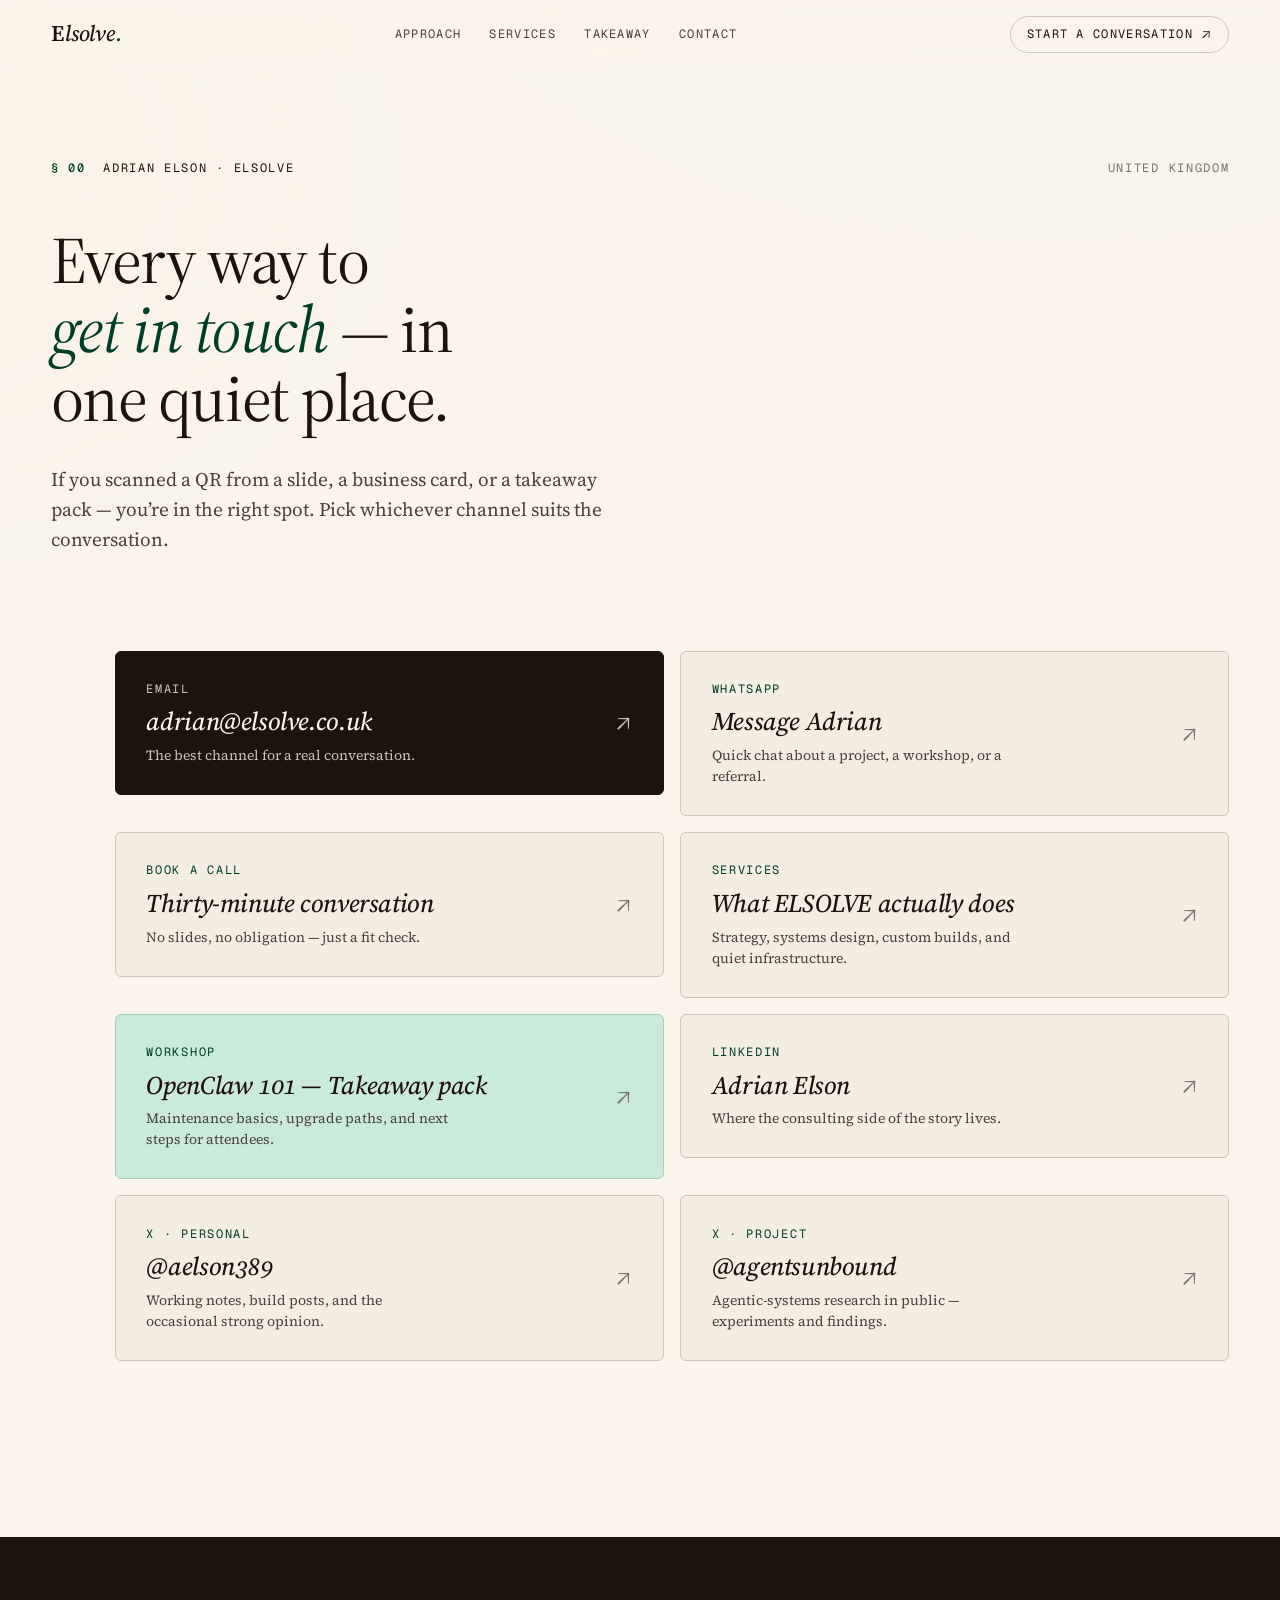
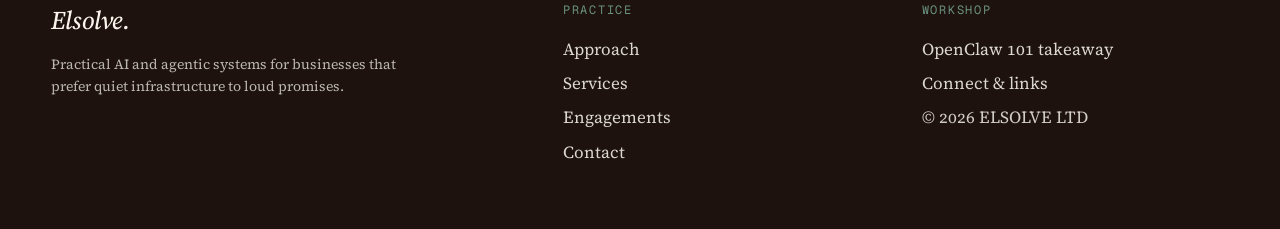
==== links/index.html @ 62954fb2 "Add /takeaway and /links landing pages for workshop QR codes - New /takeaway page: OpenClaw 101 post" ====
<!doctype html>
<html lang="en-GB">
<head>
<meta charset="utf-8">
<meta name="viewport" content="width=device-width, initial-scale=1">
<title>Connect — ELSOLVE · Adrian Elson</title>
<meta name="description" content="All the ways to reach Adrian Elson and ELSOLVE — email, WhatsApp, LinkedIn, X, and the OpenClaw 101 workshop takeaway.">
<meta name="theme-color" content="#f3ecdd">
<meta property="og:title" content="Connect — ELSOLVE · Adrian Elson">
<meta property="og:description" content="Email, WhatsApp, LinkedIn, X, and the OpenClaw 101 workshop takeaway.">
<meta property="og:type" content="website">
<meta property="og:url" content="https://elsolve.co.uk/links">
<meta property="og:image" content="/og.svg">
<meta name="twitter:card" content="summary_large_image">
<meta name="robots" content="index, follow">
<link rel="icon" type="image/svg+xml" href="/favicon.svg">
<link rel="preconnect" href="https://fonts.googleapis.com">
<link rel="preconnect" href="https://fonts.gstatic.com" crossorigin>
<link href="https://fonts.googleapis.com/css2?family=Source+Serif+4:ital,opsz,wght@0,8..60,300..700;1,8..60,300..600&family=Geist+Mono:wght@400;500&display=swap" rel="stylesheet">
<link rel="stylesheet" href="/styles.css">
</head>
<body class="links-page">
<a class="skip" href="#main">Skip to content</a>

<header class="top">
  <div class="pad top-inner">
    <a href="/" class="wordmark" aria-label="ELSOLVE">
      <span class="wordmark-E" aria-hidden="true">E</span><span class="wordmark-rest">lsolve</span>
      <span class="wordmark-dot" aria-hidden="true">.</span>
    </a>
    <nav class="nav" aria-label="Primary">
      <a href="/#approach">Approach</a>
      <a href="/#services">Services</a>
      <a href="/takeaway">Takeaway</a>
      <a href="/#contact">Contact</a>
    </nav>
    <a href="/#contact" class="top-cta"><span class="cta-long">Start a conversation</span><span class="cta-short">Contact</span><span aria-hidden="true">&#8599;</span></a>
  </div>
</header>

<main id="main" class="links-main">

<section class="links-hero pad" aria-labelledby="links-h">
  <div class="eyebrow">
    <span class="eye-mark">&sect;&nbsp;00</span>
    <span class="eye-label">Adrian Elson &middot; ELSOLVE</span>
    <span class="eye-loc">United Kingdom</span>
  </div>
  <h1 id="links-h" class="links-display">
    <span class="d-line">Every way to</span>
    <span class="d-line"><em>get in touch</em> &mdash; in</span>
    <span class="d-line">one quiet&nbsp;place.</span>
  </h1>
  <p class="links-lede">
    If you scanned a QR from a slide, a business card, or a takeaway pack &mdash; you&rsquo;re in
    the right spot. Pick whichever channel suits the conversation.
  </p>
</section>

<section class="pad" aria-labelledby="primary-h">
  <h2 id="primary-h" class="sr-only">Primary ways to reach us</h2>
  <ul class="link-tiles" role="list" data-reveal-stagger>

    <li>
      <a class="link-tile link-tile--primary" href="mailto:adrian@elsolve.co.uk?subject=Hello%20ELSOLVE">
        <span class="tile-label">Email</span>
        <span class="tile-title">adrian@elsolve.co.uk</span>
        <span class="tile-note">The best channel for a real conversation.</span>
        <span class="tile-arrow" aria-hidden="true">&#8599;</span>
      </a>
    </li>

    <li>
      <a class="link-tile" href="https://wa.me/447000000000" rel="noopener">
        <span class="tile-label">WhatsApp</span>
        <span class="tile-title">Message Adrian</span>
        <span class="tile-note">Quick chat about a project, a workshop, or a referral.</span>
        <span class="tile-arrow" aria-hidden="true">&#8599;</span>
      </a>
    </li>

    <li>
      <a class="link-tile" href="/#contact">
        <span class="tile-label">Book a call</span>
        <span class="tile-title">Thirty-minute conversation</span>
        <span class="tile-note">No slides, no obligation &mdash; just a fit check.</span>
        <span class="tile-arrow" aria-hidden="true">&#8599;</span>
      </a>
    </li>

    <li>
      <a class="link-tile" href="/#services">
        <span class="tile-label">Services</span>
        <span class="tile-title">What ELSOLVE actually does</span>
        <span class="tile-note">Strategy, systems design, custom builds, and quiet infrastructure.</span>
        <span class="tile-arrow" aria-hidden="true">&#8599;</span>
      </a>
    </li>

    <li>
      <a class="link-tile link-tile--accent" href="/takeaway">
        <span class="tile-label">Workshop</span>
        <span class="tile-title">OpenClaw 101 &mdash; Takeaway pack</span>
        <span class="tile-note">Maintenance basics, upgrade paths, and next steps for attendees.</span>
        <span class="tile-arrow" aria-hidden="true">&#8599;</span>
      </a>
    </li>

    <li>
      <a class="link-tile" href="https://www.linkedin.com/in/adrian-elson/" rel="noopener">
        <span class="tile-label">LinkedIn</span>
        <span class="tile-title">Adrian Elson</span>
        <span class="tile-note">Where the consulting side of the story lives.</span>
        <span class="tile-arrow" aria-hidden="true">&#8599;</span>
      </a>
    </li>

    <li>
      <a class="link-tile" href="https://x.com/aelson389" rel="noopener">
        <span class="tile-label">X &middot; Personal</span>
        <span class="tile-title">@aelson389</span>
        <span class="tile-note">Working notes, build posts, and the occasional strong opinion.</span>
        <span class="tile-arrow" aria-hidden="true">&#8599;</span>
      </a>
    </li>

    <li>
      <a class="link-tile" href="https://x.com/agentsunbound" rel="noopener">
        <span class="tile-label">X &middot; Project</span>
        <span class="tile-title">@agentsunbound</span>
        <span class="tile-note">Agentic-systems research in public &mdash; experiments and findings.</span>
        <span class="tile-arrow" aria-hidden="true">&#8599;</span>
      </a>
    </li>

  </ul>
</section>

</main>

<footer class="foot">
  <div class="pad foot-inner">
    <div class="foot-col foot-brand">
      <span class="foot-mark">Elsolve.</span>
      <p>Practical AI and agentic systems for businesses that prefer quiet infrastructure to loud promises.</p>
    </div>

    <div class="foot-col">
      <span class="foot-label">Practice</span>
      <ul role="list">
        <li><a href="/#approach">Approach</a></li>
        <li><a href="/#services">Services</a></li>
        <li><a href="/#engagements">Engagements</a></li>
        <li><a href="/#contact">Contact</a></li>
      </ul>
    </div>

    <div class="foot-col">
      <span class="foot-label">Workshop</span>
      <ul role="list">
        <li><a href="/takeaway">OpenClaw 101 takeaway</a></li>
        <li><a href="/links">Connect &amp; links</a></li>
        <li>&copy; <span id="year">2026</span> ELSOLVE LTD</li>
      </ul>
    </div>
  </div>
</footer>

<script src="/script.js" defer></script>
</body>
</html>
---- styles.css ----
/* ============================================================
   ELSOLVE — Editorial consultancy site
   Typography: Source Serif 4 (display + body), Geist Mono (labels)
   Palette: warm paper, deep ink, verdigris accent (OKLCH)
   ============================================================ */

:root {
  color-scheme: light;

  /* ── Palette (OKLCH, neutrals tinted toward the warm paper hue) ── */
  --paper:         oklch(0.970 0.014 82);   /* page background, warm cream */
  --paper-2:       oklch(0.948 0.016 80);   /* alternate panels */
  --paper-deep:    oklch(0.912 0.018 78);   /* deeper tint for cards / hover */
  --ink:           oklch(0.195 0.020 42);   /* primary type */
  --ink-2:         oklch(0.380 0.016 42);   /* secondary */
  --ink-3:         oklch(0.560 0.012 42);   /* tertiary / captions */
  --rule:          oklch(0.830 0.013 78);   /* hairline borders */
  --rule-strong:   oklch(0.700 0.013 78);   /* heavier rules (rare) */
  --accent:        oklch(0.430 0.090 160);  /* verdigris */
  --accent-ink:    oklch(0.320 0.075 163);  /* on-paper accent text */
  --accent-soft:   oklch(0.910 0.040 163);  /* light accent tint */
  --selection-bg:  oklch(0.870 0.050 163);

  /* ── Type ── */
  --ff-serif:  "Source Serif 4", "Source Serif Pro", "Iowan Old Style",
               "Hoefler Text", "Baskerville", Georgia, "Times New Roman", serif;
  --ff-mono:   "Geist Mono", ui-monospace, "SF Mono", "JetBrains Mono",
               "Menlo", monospace;

  /* Fluid display scale for marketing headings */
  --fs-display:  clamp(2.6rem, 1.6rem + 4.4vw, 5.6rem);
  --fs-section:  clamp(1.85rem, 1.3rem + 2.2vw, 3rem);
  --fs-h3:       clamp(1.15rem, 1.05rem + 0.35vw, 1.35rem);
  --fs-pull:     clamp(1.35rem, 1.1rem + 1.1vw, 2.05rem);
  --fs-lede:     clamp(1.05rem, 0.98rem + 0.35vw, 1.2rem);
  --fs-body:     1.0625rem;
  --fs-small:    0.875rem;
  --fs-micro:    0.75rem;

  /* ── 4pt scale ── */
  --space-1:  4px;
  --space-2:  8px;
  --space-3:  12px;
  --space-4:  16px;
  --space-5:  24px;
  --space-6:  32px;
  --space-7:  48px;
  --space-8:  64px;
  --space-9:  96px;
  --space-10: 128px;

  /* ── Measure ── */
  --page-max:    1240px;
  --prose-max:   64ch;
  --side-pad:    clamp(1.25rem, 2.4vw, 2.5rem);
}

/* ── Reset ── */
*, *::before, *::after { box-sizing: border-box; }
html, body { margin: 0; padding: 0; }
img, svg { display: block; max-width: 100%; }
button { font: inherit; color: inherit; cursor: pointer; }
ul, ol, dl { margin: 0; padding: 0; list-style: none; }

::selection { background: var(--selection-bg); color: var(--ink); }

html {
  font-size: 100%;
  scroll-behavior: smooth;
  /* subtle paper grain via two low-alpha noise layers, CSS-only */
  background: var(--paper);
}

body {
  font-family: var(--ff-serif);
  font-size: var(--fs-body);
  line-height: 1.55;
  color: var(--ink);
  background:
    radial-gradient(1200px 800px at 82% -12%, oklch(0.96 0.03 163 / 0.35), transparent 60%),
    radial-gradient(900px 700px at -8% 10%, oklch(0.965 0.02 82 / 0.6), transparent 60%),
    var(--paper);
  font-feature-settings: "kern", "liga", "onum" 1, "ss01";
  text-rendering: optimizeLegibility;
  -webkit-font-smoothing: antialiased;
  -moz-osx-font-smoothing: grayscale;
  overflow-x: hidden;
}

/* Skip link */
.skip {
  position: absolute;
  left: -9999px;
  top: 0;
  background: var(--ink);
  color: var(--paper);
  padding: var(--space-3) var(--space-4);
  border-radius: 2px;
  z-index: 200;
}
.skip:focus { left: var(--space-4); top: var(--space-4); }

/* ── Shared layout helpers ── */
.pad {
  width: 100%;
  max-width: var(--page-max);
  margin-inline: auto;
  padding-inline: var(--side-pad);
}

.rule {
  border: 0;
  height: 1px;
  background: var(--rule);
  width: calc(100% - (var(--side-pad) * 2));
  max-width: var(--page-max);
  margin: 0 auto;
}

/* ══════════════════════════════════════════════════════════════
   TOP BAR
   ══════════════════════════════════════════════════════════════ */
.top {
  position: sticky;
  top: 0;
  z-index: 50;
  backdrop-filter: saturate(160%) blur(10px);
  -webkit-backdrop-filter: saturate(160%) blur(10px);
  background: oklch(0.970 0.014 82 / 0.82);
  border-bottom: 1px solid transparent;
  transition: border-color 220ms ease, background 220ms ease;
}
.top.is-scrolled {
  border-bottom-color: var(--rule);
}

.top-inner {
  display: grid;
  grid-template-columns: auto 1fr auto;
  align-items: center;
  gap: var(--space-6);
  padding-block: var(--space-4);
}

.wordmark {
  display: inline-flex;
  align-items: baseline;
  gap: 1px;
  font-family: var(--ff-serif);
  font-style: italic;
  font-weight: 500;
  font-size: 1.4rem;
  letter-spacing: -0.01em;
  color: var(--ink);
  text-decoration: none;
  line-height: 1;
}
.wordmark-E {
  font-style: normal;
  font-weight: 600;
  letter-spacing: 0.01em;
}
.wordmark-dot { color: var(--accent-ink); }
.wordmark:hover { color: var(--accent-ink); }

.nav {
  justify-self: center;
  display: flex;
  gap: clamp(var(--space-4), 2.2vw, var(--space-6));
}
.nav a {
  font-family: var(--ff-mono);
  font-size: var(--fs-micro);
  text-transform: uppercase;
  letter-spacing: 0.11em;
  color: var(--ink-2);
  text-decoration: none;
  padding: var(--space-2) 0;
  position: relative;
  transition: color 180ms ease;
}
.nav a::after {
  content: "";
  position: absolute;
  left: 0; right: 0; bottom: 2px;
  height: 1px;
  background: currentColor;
  transform: scaleX(0);
  transform-origin: left;
  transition: transform 240ms cubic-bezier(.2,.7,.2,1);
}
.nav a:hover { color: var(--ink); }
.nav a:hover::after { transform: scaleX(1); }

.top-cta {
  font-family: var(--ff-mono);
  font-size: var(--fs-micro);
  text-transform: uppercase;
  letter-spacing: 0.11em;
  color: var(--ink);
  text-decoration: none;
  padding: var(--space-2) var(--space-4);
  border: 1px solid var(--rule);
  border-radius: 999px;
  background: transparent;
  white-space: nowrap;
  transition: border-color 180ms ease, background 180ms ease, color 180ms ease;
  display: inline-flex;
  align-items: center;
  gap: var(--space-2);
}
.top-cta span[aria-hidden] {
  font-family: var(--ff-serif);
  font-size: 0.95rem;
  line-height: 0;
}
.top-cta:hover {
  background: var(--ink);
  border-color: var(--ink);
  color: var(--paper);
}

@media (max-width: 760px) {
  .nav { display: none; }
  .top-inner { grid-template-columns: auto 1fr; gap: var(--space-4); }
  .top-cta { justify-self: end; padding: var(--space-2) var(--space-3); }
}
@media (max-width: 480px) {
  .top-cta .cta-long { display: none; }
  .top-cta .cta-short { display: inline; }
}
@media (min-width: 481px) {
  .top-cta .cta-short { display: none; }
}

/* ══════════════════════════════════════════════════════════════
   HERO
   ══════════════════════════════════════════════════════════════ */
.hero {
  padding-top: clamp(var(--space-7), 7vw, var(--space-9));
  padding-bottom: clamp(var(--space-8), 9vw, var(--space-10));
}

.eyebrow {
  display: flex;
  flex-wrap: wrap;
  align-items: center;
  gap: clamp(var(--space-3), 1.4vw, var(--space-5));
  font-family: var(--ff-mono);
  font-size: var(--fs-micro);
  text-transform: uppercase;
  letter-spacing: 0.14em;
  color: var(--ink-2);
  margin-bottom: clamp(var(--space-6), 4vw, var(--space-7));
}
.eye-mark {
  color: var(--accent-ink);
  font-weight: 500;
}
.eye-label { color: var(--ink); }
.eye-loc {
  margin-left: auto;
  color: var(--ink-3);
  font-variant-numeric: tabular-nums;
}
@media (max-width: 720px) {
  .eye-loc { margin-left: 0; width: 100%; }
}

.display {
  font-family: var(--ff-serif);
  font-weight: 400;
  font-size: var(--fs-display);
  line-height: 1.02;
  letter-spacing: -0.025em;
  margin: 0;
  color: var(--ink);
  max-width: 18ch;
  font-optical-sizing: auto;
}
.display em {
  font-style: italic;
  font-weight: 400;
  color: var(--accent-ink);
}
.d-line { display: block; }

.hero-foot {
  margin-top: clamp(var(--space-7), 6vw, var(--space-9));
  display: grid;
  grid-template-columns: minmax(0, 1.6fr) minmax(0, 1fr);
  gap: clamp(var(--space-6), 6vw, var(--space-9));
  align-items: start;
}
.lede {
  font-family: var(--ff-serif);
  font-size: var(--fs-lede);
  line-height: 1.5;
  color: var(--ink-2);
  max-width: 48ch;
  margin: 0;
  font-feature-settings: "kern", "liga";
}
.hero-meta {
  border-top: 1px solid var(--rule);
  padding-top: var(--space-4);
  display: grid;
  gap: var(--space-3);
}
.meta-row {
  display: grid;
  grid-template-columns: 9rem 1fr;
  font-family: var(--ff-mono);
  font-size: var(--fs-micro);
  text-transform: uppercase;
  letter-spacing: 0.11em;
  align-items: baseline;
}
.meta-row > span:first-child { color: var(--ink-3); }
.meta-row > span:last-child { color: var(--ink); font-feature-settings: "tnum" 1; }

@media (max-width: 860px) {
  .hero-foot { grid-template-columns: 1fr; }
  .meta-row { grid-template-columns: 7rem 1fr; }
}

/* ══════════════════════════════════════════════════════════════
   SECTION HEADERS (shared)
   ══════════════════════════════════════════════════════════════ */
.sec-head {
  display: grid;
  grid-template-columns: 4.5rem 1fr;
  gap: clamp(var(--space-4), 3vw, var(--space-7));
  align-items: baseline;
  padding-block: clamp(var(--space-7), 8vw, var(--space-9)) var(--space-6);
}
.sec-num {
  font-family: var(--ff-mono);
  font-size: var(--fs-micro);
  text-transform: uppercase;
  letter-spacing: 0.14em;
  color: var(--accent-ink);
  padding-top: 0.8em;
  font-feature-settings: "tnum" 1;
}
.sec-h {
  font-family: var(--ff-serif);
  font-weight: 400;
  font-style: italic;
  font-size: var(--fs-section);
  letter-spacing: -0.02em;
  line-height: 1.05;
  margin: 0;
  color: var(--ink);
}
@media (max-width: 720px) {
  .sec-head { grid-template-columns: 1fr; gap: var(--space-3); }
  .sec-num { padding-top: 0; }
}

/* ══════════════════════════════════════════════════════════════
   MANIFESTO
   ══════════════════════════════════════════════════════════════ */
.manifesto {
  padding-bottom: clamp(var(--space-7), 8vw, var(--space-9));
}
.beliefs {
  display: grid;
  grid-template-columns: repeat(2, minmax(0, 1fr));
  column-gap: clamp(var(--space-5), 4vw, var(--space-8));
  row-gap: clamp(var(--space-6), 5vw, var(--space-8));
  padding-inline-start: clamp(0px, 5vw, calc(4.5rem + var(--space-7)));
}
.belief {
  display: grid;
  grid-template-columns: 2.2rem 1fr;
  gap: var(--space-4);
}
.b-num {
  font-family: var(--ff-serif);
  font-style: italic;
  font-weight: 400;
  font-size: 1.2rem;
  color: var(--accent-ink);
  line-height: 1.3;
  padding-top: 0.1em;
}
.belief p {
  margin: 0;
  font-size: clamp(1.05rem, 0.97rem + 0.45vw, 1.25rem);
  line-height: 1.45;
  color: var(--ink);
  max-width: 38ch;
}
.belief p em {
  font-style: italic;
  color: var(--accent-ink);
}
@media (max-width: 820px) {
  .beliefs { grid-template-columns: 1fr; padding-inline-start: 0; }
}

/* ══════════════════════════════════════════════════════════════
   APPROACH (phases)
   ══════════════════════════════════════════════════════════════ */
.approach {
  padding-bottom: clamp(var(--space-7), 8vw, var(--space-9));
}
.phases {
  display: grid;
  grid-template-columns: repeat(4, minmax(0, 1fr));
  gap: 0;
  padding-inline-start: clamp(0px, 5vw, calc(4.5rem + var(--space-7)));
  border-top: 1px solid var(--rule);
}
.phase {
  padding: var(--space-6) var(--space-5) var(--space-7) 0;
  border-right: 1px solid var(--rule);
  min-height: 180px;
}
.phase:last-child { border-right: 0; }
.phase:first-child { padding-left: 0; }
.phase:not(:first-child) { padding-left: var(--space-5); }

.p-head {
  display: flex;
  align-items: baseline;
  gap: var(--space-3);
  margin-bottom: var(--space-3);
}
.p-num {
  font-family: var(--ff-mono);
  font-size: var(--fs-micro);
  color: var(--ink-3);
  letter-spacing: 0.08em;
  font-feature-settings: "tnum" 1;
}
.phase h3 {
  font-family: var(--ff-serif);
  font-weight: 500;
  font-size: var(--fs-h3);
  margin: 0;
  letter-spacing: -0.01em;
  color: var(--ink);
}
.phase p {
  font-size: var(--fs-small);
  line-height: 1.55;
  color: var(--ink-2);
  margin: 0;
  max-width: 32ch;
}

@media (max-width: 980px) {
  .phases { grid-template-columns: repeat(2, 1fr); }
  .phase:nth-child(2) { border-right: 0; }
  .phase:nth-child(-n+2) { border-bottom: 1px solid var(--rule); }
  .phase:nth-child(3) { padding-left: 0; }
}
@media (max-width: 560px) {
  .phases { grid-template-columns: 1fr; }
  .phase { border-right: 0; padding-left: 0 !important; }
  .phase:not(:last-child) { border-bottom: 1px solid var(--rule); }
}

/* Pull-quote */
.pull {
  margin: clamp(var(--space-8), 9vw, var(--space-10)) 0 0;
  padding-inline-start: clamp(0px, 5vw, calc(4.5rem + var(--space-7)));
  max-width: 52rem;
}
.pull p {
  font-family: var(--ff-serif);
  font-style: italic;
  font-weight: 300;
  font-size: var(--fs-pull);
  line-height: 1.32;
  letter-spacing: -0.015em;
  color: var(--ink);
  margin: 0;
  text-wrap: balance;
}
.pull-attrib {
  margin: var(--space-5) 0 0;
  font-family: var(--ff-mono);
  font-style: normal;
  font-weight: 400;
  font-size: var(--fs-micro);
  line-height: 1.5;
  text-transform: uppercase;
  letter-spacing: 0.14em;
  color: var(--ink-3);
}

/* ══════════════════════════════════════════════════════════════
   SERVICES
   ══════════════════════════════════════════════════════════════ */
.services {
  padding-bottom: clamp(var(--space-7), 8vw, var(--space-9));
}
.service-list {
  display: grid;
  gap: 0;
  border-top: 1px solid var(--rule);
}
.svc {
  display: grid;
  grid-template-columns: 4.5rem minmax(0, 1fr) minmax(10rem, 14rem);
  gap: clamp(var(--space-4), 3vw, var(--space-7));
  padding: clamp(var(--space-6), 4vw, var(--space-7)) 0;
  border-bottom: 1px solid var(--rule);
  align-items: start;
  transition: background 220ms ease;
}
.svc:hover {
  background: linear-gradient(180deg, transparent 0%, oklch(0.96 0.012 80 / 0.45) 100%);
}
.svc-num {
  font-family: var(--ff-mono);
  font-size: var(--fs-micro);
  text-transform: uppercase;
  letter-spacing: 0.14em;
  color: var(--accent-ink);
  padding-top: 0.55em;
  font-feature-settings: "tnum" 1;
}
.svc-title {
  font-family: var(--ff-serif);
  font-weight: 500;
  font-size: clamp(1.35rem, 1.1rem + 0.8vw, 1.8rem);
  line-height: 1.15;
  letter-spacing: -0.017em;
  margin: 0 0 var(--space-3);
  color: var(--ink);
}
.svc-copy {
  font-family: var(--ff-serif);
  font-size: var(--fs-body);
  line-height: 1.55;
  color: var(--ink-2);
  margin: 0 0 var(--space-4);
  max-width: 54ch;
}
.svc-tags {
  display: flex;
  flex-wrap: wrap;
  gap: var(--space-2) var(--space-3);
}
.svc-tags li {
  font-family: var(--ff-mono);
  font-size: var(--fs-micro);
  text-transform: uppercase;
  letter-spacing: 0.12em;
  color: var(--ink-3);
  padding: 0.35em 0.7em 0.3em;
  background: var(--paper-2);
  border-radius: 999px;
}
.svc-price {
  text-align: right;
  font-family: var(--ff-mono);
  font-feature-settings: "tnum" 1;
  display: grid;
  gap: 2px;
  padding-top: 0.3em;
}
.price-label {
  font-size: var(--fs-micro);
  text-transform: uppercase;
  letter-spacing: 0.12em;
  color: var(--ink-3);
}
.price-fig {
  font-family: var(--ff-serif);
  font-style: italic;
  font-weight: 500;
  font-size: clamp(1.8rem, 1.4rem + 1.4vw, 2.6rem);
  color: var(--ink);
  line-height: 1;
  letter-spacing: -0.02em;
}
.price-note {
  font-size: var(--fs-micro);
  text-transform: uppercase;
  letter-spacing: 0.12em;
  color: var(--ink-3);
  margin-top: 2px;
}

@media (max-width: 820px) {
  .svc { grid-template-columns: 2.5rem 1fr; }
  .svc-price {
    grid-column: 1 / -1;
    text-align: left;
    padding-top: 0;
    padding-left: calc(2.5rem + var(--space-4));
    display: flex;
    align-items: baseline;
    gap: var(--space-3);
  }
  .svc-price .price-note::before { content: "· "; }
}
@media (max-width: 520px) {
  .svc-price { padding-left: 0; margin-top: var(--space-3); }
}

.svc-foot {
  font-family: var(--ff-mono);
  font-size: var(--fs-micro);
  text-transform: uppercase;
  letter-spacing: 0.12em;
  color: var(--ink-3);
  margin-top: var(--space-6);
  padding-left: clamp(0px, 5vw, calc(4.5rem + var(--space-7)));
  max-width: 56ch;
}

/* ══════════════════════════════════════════════════════════════
   WHO WE WORK WITH
   ══════════════════════════════════════════════════════════════ */
.who {
  padding-bottom: clamp(var(--space-7), 8vw, var(--space-9));
}
.who-grid {
  display: grid;
  grid-template-columns: minmax(0, 1.5fr) minmax(0, 1fr);
  gap: clamp(var(--space-6), 5vw, var(--space-8));
  padding-left: clamp(0px, 5vw, calc(4.5rem + var(--space-7)));
  align-items: start;
}
.who-copy p {
  font-size: var(--fs-lede);
  line-height: 1.55;
  color: var(--ink);
  margin: 0;
  max-width: 54ch;
}
.who-copy p + p {
  margin-top: var(--space-4);
  color: var(--ink-2);
  font-size: var(--fs-body);
}
.who-list {
  background: var(--paper-2);
  padding: var(--space-6) var(--space-5);
  border-radius: 4px;
}
.who-list dl {
  display: grid;
  gap: var(--space-4);
}
.who-list dt {
  font-family: var(--ff-mono);
  font-size: var(--fs-micro);
  text-transform: uppercase;
  letter-spacing: 0.12em;
  color: var(--accent-ink);
  margin-bottom: var(--space-1);
}
.who-list dd {
  font-family: var(--ff-serif);
  font-size: var(--fs-small);
  line-height: 1.5;
  color: var(--ink-2);
  margin: 0;
}
@media (max-width: 820px) {
  .who-grid { grid-template-columns: 1fr; padding-left: 0; }
}

/* ══════════════════════════════════════════════════════════════
   CONTACT
   ══════════════════════════════════════════════════════════════ */
.contact {
  padding-bottom: clamp(var(--space-7), 8vw, var(--space-9));
}
.contact-grid {
  display: grid;
  grid-template-columns: minmax(0, 1.15fr) minmax(0, 1fr);
  gap: clamp(var(--space-6), 5vw, var(--space-8));
  padding-left: clamp(0px, 5vw, calc(4.5rem + var(--space-7)));
  align-items: start;
}
.contact-lede {
  font-family: var(--ff-serif);
  font-size: var(--fs-pull);
  font-style: italic;
  font-weight: 300;
  line-height: 1.3;
  letter-spacing: -0.015em;
  margin: 0 0 var(--space-5);
  color: var(--ink);
  max-width: 28ch;
  text-wrap: balance;
}
.contact-hint {
  font-size: var(--fs-small);
  color: var(--ink-2);
  margin: 0;
  max-width: 46ch;
}
.contact-actions { display: grid; gap: var(--space-5); }

.btn-ink {
  display: grid;
  grid-template-columns: 1fr auto;
  grid-template-rows: auto auto;
  column-gap: var(--space-4);
  row-gap: 2px;
  padding: var(--space-5) var(--space-5);
  text-decoration: none;
  background: var(--ink);
  color: var(--paper);
  border-radius: 4px;
  transition: background 220ms ease, transform 180ms cubic-bezier(.2,.7,.2,1);
}
.btn-ink:hover { background: var(--accent-ink); transform: translateY(-1px); }
.btn-label {
  font-family: var(--ff-mono);
  font-size: var(--fs-micro);
  text-transform: uppercase;
  letter-spacing: 0.16em;
  color: oklch(0.82 0.02 82);
  grid-column: 1;
}
.btn-addr {
  font-family: var(--ff-serif);
  font-style: italic;
  font-weight: 500;
  font-size: clamp(1.3rem, 1.1rem + 0.8vw, 1.7rem);
  letter-spacing: -0.015em;
  grid-column: 1;
}
.btn-arrow {
  grid-column: 2;
  grid-row: 1 / 3;
  align-self: center;
  font-family: var(--ff-serif);
  font-size: 1.8rem;
  line-height: 1;
  color: oklch(0.82 0.02 82);
  transition: transform 240ms cubic-bezier(.2,.7,.2,1);
}
.btn-ink:hover .btn-arrow { transform: translate(3px, -3px); }

.contact-meta { display: grid; gap: var(--space-3); }
.contact-meta li {
  display: grid;
  grid-template-columns: 9rem 1fr;
  font-family: var(--ff-mono);
  font-size: var(--fs-micro);
  text-transform: uppercase;
  letter-spacing: 0.12em;
  align-items: baseline;
  padding-block: var(--space-2);
  border-bottom: 1px solid var(--rule);
}
.contact-meta li > span:first-child { color: var(--ink-3); }
.contact-meta li > span:last-child { color: var(--ink); }

@media (max-width: 820px) {
  .contact-grid { grid-template-columns: 1fr; padding-left: 0; }
  .contact-meta li { grid-template-columns: 7rem 1fr; }
}

/* ══════════════════════════════════════════════════════════════
   FOOTER
   ══════════════════════════════════════════════════════════════ */
.foot {
  background: var(--ink);
  color: oklch(0.85 0.014 82);
  margin-top: var(--space-7);
}
.foot-inner {
  display: grid;
  grid-template-columns: minmax(0, 1.5fr) minmax(0, 1fr) minmax(0, 1fr);
  gap: clamp(var(--space-6), 4vw, var(--space-8));
  padding-block: clamp(var(--space-7), 6vw, var(--space-8));
}
.foot-brand { max-width: 40ch; }
.foot-mark {
  display: block;
  font-family: var(--ff-serif);
  font-style: italic;
  font-weight: 500;
  font-size: 1.6rem;
  letter-spacing: -0.015em;
  color: var(--paper);
  margin-bottom: var(--space-3);
}
.foot-brand p {
  font-size: var(--fs-small);
  line-height: 1.6;
  color: oklch(0.78 0.012 82);
  margin: 0;
}
.foot-label {
  display: block;
  font-family: var(--ff-mono);
  font-size: var(--fs-micro);
  text-transform: uppercase;
  letter-spacing: 0.14em;
  color: oklch(0.62 0.05 165);
  margin-bottom: var(--space-4);
}
.foot-col ul { display: grid; gap: var(--space-2); }
.foot-col a {
  font-family: var(--ff-serif);
  color: oklch(0.88 0.012 82);
  text-decoration: none;
  font-size: var(--fs-body);
  transition: color 180ms ease;
}
.foot-col a:hover { color: var(--paper); }
.colophon li {
  font-family: var(--ff-mono);
  font-size: var(--fs-micro);
  letter-spacing: 0.05em;
  color: oklch(0.72 0.012 82);
}

@media (max-width: 760px) {
  .foot-inner { grid-template-columns: 1fr; }
}

/* ══════════════════════════════════════════════════════════════
   LINKS HUB (QR-landing page at /links)
   ══════════════════════════════════════════════════════════════ */
.sr-only {
  position: absolute;
  width: 1px;
  height: 1px;
  padding: 0;
  margin: -1px;
  overflow: hidden;
  clip: rect(0, 0, 0, 0);
  white-space: nowrap;
  border: 0;
}

.links-main {
  padding-bottom: clamp(var(--space-8), 10vw, var(--space-10));
}

.links-hero {
  padding-top: clamp(var(--space-7), 7vw, var(--space-9));
  padding-bottom: clamp(var(--space-6), 5vw, var(--space-8));
}
.links-display {
  font-family: var(--ff-serif);
  font-weight: 400;
  font-size: clamp(2.2rem, 1.4rem + 3.4vw, 4.2rem);
  line-height: 1.05;
  letter-spacing: -0.022em;
  margin: 0 0 clamp(var(--space-5), 3vw, var(--space-6));
  color: var(--ink);
  max-width: 20ch;
  font-optical-sizing: auto;
}
.links-display em {
  font-style: italic;
  font-weight: 400;
  color: var(--accent-ink);
}
.links-lede {
  font-family: var(--ff-serif);
  font-size: var(--fs-lede);
  line-height: 1.55;
  color: var(--ink-2);
  max-width: 58ch;
  margin: 0;
}

.link-tiles {
  display: grid;
  grid-template-columns: repeat(2, minmax(0, 1fr));
  gap: clamp(var(--space-3), 1.4vw, var(--space-4));
  margin-top: clamp(var(--space-5), 3vw, var(--space-6));
  padding-left: clamp(0px, 5vw, calc(4.5rem + var(--space-7)));
}
@media (max-width: 720px) {
  .link-tiles { grid-template-columns: 1fr; padding-left: 0; }
}

.link-tile {
  position: relative;
  display: grid;
  grid-template-columns: 1fr auto;
  grid-template-rows: auto auto auto;
  column-gap: var(--space-4);
  row-gap: var(--space-2);
  padding: clamp(var(--space-5), 2.2vw, var(--space-6)) clamp(var(--space-5), 2.4vw, var(--space-6));
  background: var(--paper-2);
  border: 1px solid var(--rule);
  border-radius: 6px;
  text-decoration: none;
  color: var(--ink);
  transition:
    background 220ms ease,
    border-color 220ms ease,
    transform 180ms cubic-bezier(.2,.7,.2,1),
    box-shadow 220ms ease;
}
.link-tile:hover {
  background: var(--paper-deep);
  border-color: var(--rule-strong);
  transform: translateY(-1px);
  box-shadow: 0 6px 24px -12px oklch(0.2 0.02 42 / 0.25);
}
.link-tile:focus-visible {
  outline: 2px solid var(--accent-ink);
  outline-offset: 3px;
}

.tile-label {
  grid-column: 1;
  grid-row: 1;
  font-family: var(--ff-mono);
  font-size: var(--fs-micro);
  text-transform: uppercase;
  letter-spacing: 0.14em;
  color: var(--accent-ink);
}
.tile-title {
  grid-column: 1;
  grid-row: 2;
  font-family: var(--ff-serif);
  font-style: italic;
  font-weight: 500;
  font-size: clamp(1.25rem, 1.05rem + 0.7vw, 1.6rem);
  line-height: 1.2;
  letter-spacing: -0.015em;
  color: var(--ink);
}
.tile-note {
  grid-column: 1;
  grid-row: 3;
  font-family: var(--ff-serif);
  font-size: var(--fs-small);
  line-height: 1.5;
  color: var(--ink-2);
  max-width: 44ch;
}
.tile-arrow {
  grid-column: 2;
  grid-row: 1 / 4;
  align-self: center;
  font-family: var(--ff-serif);
  font-size: 1.6rem;
  line-height: 1;
  color: var(--ink-3);
  transition: transform 240ms cubic-bezier(.2,.7,.2,1), color 180ms ease;
}
.link-tile:hover .tile-arrow {
  color: var(--accent-ink);
  transform: translate(3px, -3px);
}

.link-tile--primary {
  background: var(--ink);
  border-color: var(--ink);
  color: var(--paper);
}
.link-tile--primary .tile-label { color: oklch(0.82 0.02 82); }
.link-tile--primary .tile-title { color: var(--paper); font-style: italic; }
.link-tile--primary .tile-note { color: oklch(0.82 0.02 82); }
.link-tile--primary .tile-arrow { color: oklch(0.82 0.02 82); }
.link-tile--primary:hover {
  background: var(--accent-ink);
  border-color: var(--accent-ink);
}
.link-tile--primary:hover .tile-arrow { color: var(--paper); }

.link-tile--accent {
  background: var(--accent-soft);
  border-color: oklch(0.82 0.06 163);
}
.link-tile--accent .tile-label { color: var(--accent-ink); }
.link-tile--accent:hover {
  background: oklch(0.88 0.05 163);
  border-color: var(--accent-ink);
}

/* ══════════════════════════════════════════════════════════════
   REVEAL ON SCROLL (progressive enhancement)
   ══════════════════════════════════════════════════════════════ */
[data-reveal] {
  opacity: 0;
  transform: translateY(12px);
  transition: opacity 700ms cubic-bezier(.2,.7,.2,1), transform 700ms cubic-bezier(.2,.7,.2,1);
}
[data-reveal].is-in {
  opacity: 1;
  transform: translateY(0);
}
[data-reveal-stagger] > * {
  opacity: 0;
  transform: translateY(10px);
  transition: opacity 600ms cubic-bezier(.2,.7,.2,1), transform 600ms cubic-bezier(.2,.7,.2,1);
  transition-delay: calc(var(--i, 0) * 70ms);
}
[data-reveal-stagger].is-in > * {
  opacity: 1;
  transform: translateY(0);
}

/* Respect reduced motion */
@media (prefers-reduced-motion: reduce) {
  * { animation-duration: 0.001ms !important; animation-iteration-count: 1 !important; transition-duration: 0.001ms !important; scroll-behavior: auto !important; }
  [data-reveal], [data-reveal-stagger] > * { opacity: 1; transform: none; }
}

/* ── Focus visibility ── */
:focus-visible {
  outline: 2px solid var(--accent-ink);
  outline-offset: 3px;
  border-radius: 2px;
}
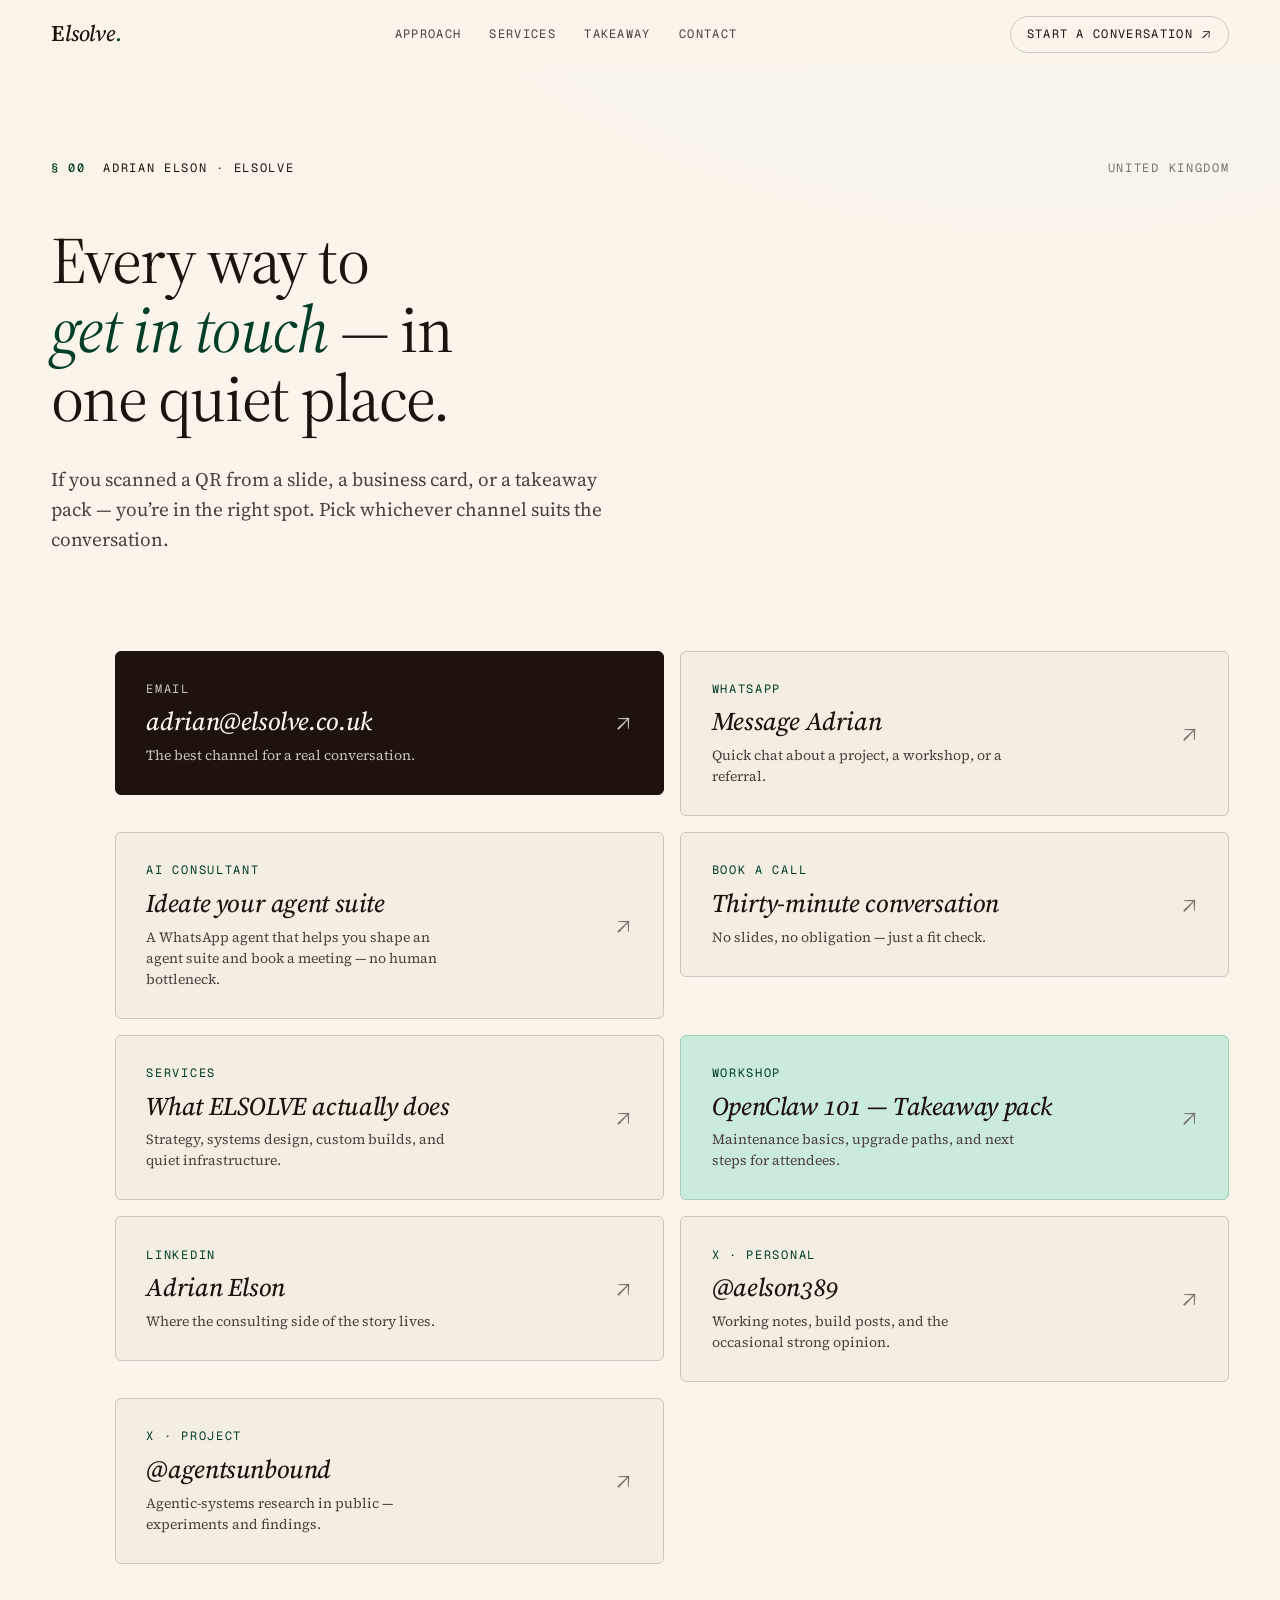
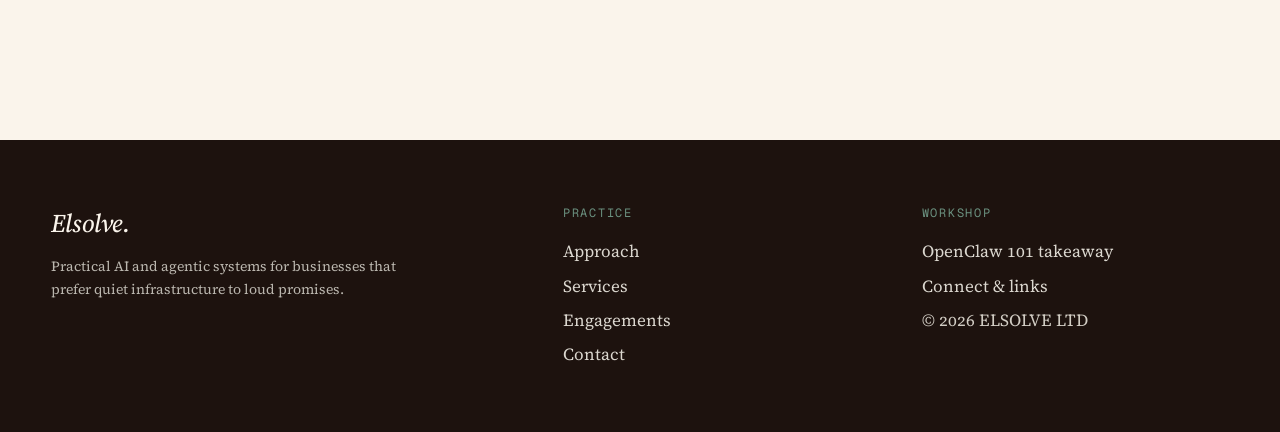
==== commit 259f8046: "links: add AI consultant tile (+44 7476 998975) New WhatsApp-backed AI agent that helps visitors ide" ====
--- a/links/index.html
+++ b/links/index.html
@@ -7,7 +7,7 @@
 <meta name="description" content="All the ways to reach Adrian Elson and ELSOLVE — email, WhatsApp, LinkedIn, X, and the OpenClaw 101 workshop takeaway.">
 <meta name="theme-color" content="#f3ecdd">
 <meta property="og:title" content="Connect — ELSOLVE · Adrian Elson">
-<meta property="og:description" content="Email, WhatsApp, LinkedIn, X, and the OpenClaw 101 workshop takeaway.">
+<meta property="og:description" content="Email, WhatsApp, the AI consultant agent, LinkedIn, X, and the OpenClaw 101 workshop takeaway.">
 <meta property="og:type" content="website">
 <meta property="og:url" content="https://elsolve.co.uk/links">
 <meta property="og:image" content="/og.svg">
@@ -71,10 +71,19 @@
     </li>
 
     <li>
-      <a class="link-tile" href="https://wa.me/447000000000" rel="noopener">
+      <a class="link-tile" href="https://wa.me/447874265031" rel="noopener">
         <span class="tile-label">WhatsApp</span>
         <span class="tile-title">Message Adrian</span>
         <span class="tile-note">Quick chat about a project, a workshop, or a referral.</span>
+        <span class="tile-arrow" aria-hidden="true">&#8599;</span>
+      </a>
+    </li>
+
+    <li>
+      <a class="link-tile" href="https://wa.me/447476998975" rel="noopener">
+        <span class="tile-label">AI consultant</span>
+        <span class="tile-title">Ideate your agent suite</span>
+        <span class="tile-note">A WhatsApp agent that helps you shape an agent suite and book a meeting &mdash; no human bottleneck.</span>
         <span class="tile-arrow" aria-hidden="true">&#8599;</span>
       </a>
     </li>
--- a/styles.css
+++ b/styles.css
@@ -505,7 +505,7 @@
 }
 .svc {
   display: grid;
-  grid-template-columns: 4.5rem minmax(0, 1fr) minmax(10rem, 14rem);
+  grid-template-columns: 4.5rem minmax(0, 1fr);
   gap: clamp(var(--space-4), 3vw, var(--space-7));
   padding: clamp(var(--space-6), 4vw, var(--space-7)) 0;
   border-bottom: 1px solid var(--rule);
@@ -556,52 +556,8 @@
   background: var(--paper-2);
   border-radius: 999px;
 }
-.svc-price {
-  text-align: right;
-  font-family: var(--ff-mono);
-  font-feature-settings: "tnum" 1;
-  display: grid;
-  gap: 2px;
-  padding-top: 0.3em;
-}
-.price-label {
-  font-size: var(--fs-micro);
-  text-transform: uppercase;
-  letter-spacing: 0.12em;
-  color: var(--ink-3);
-}
-.price-fig {
-  font-family: var(--ff-serif);
-  font-style: italic;
-  font-weight: 500;
-  font-size: clamp(1.8rem, 1.4rem + 1.4vw, 2.6rem);
-  color: var(--ink);
-  line-height: 1;
-  letter-spacing: -0.02em;
-}
-.price-note {
-  font-size: var(--fs-micro);
-  text-transform: uppercase;
-  letter-spacing: 0.12em;
-  color: var(--ink-3);
-  margin-top: 2px;
-}
-
 @media (max-width: 820px) {
   .svc { grid-template-columns: 2.5rem 1fr; }
-  .svc-price {
-    grid-column: 1 / -1;
-    text-align: left;
-    padding-top: 0;
-    padding-left: calc(2.5rem + var(--space-4));
-    display: flex;
-    align-items: baseline;
-    gap: var(--space-3);
-  }
-  .svc-price .price-note::before { content: "· "; }
-}
-@media (max-width: 520px) {
-  .svc-price { padding-left: 0; margin-top: var(--space-3); }
 }
 
 .svc-foot {
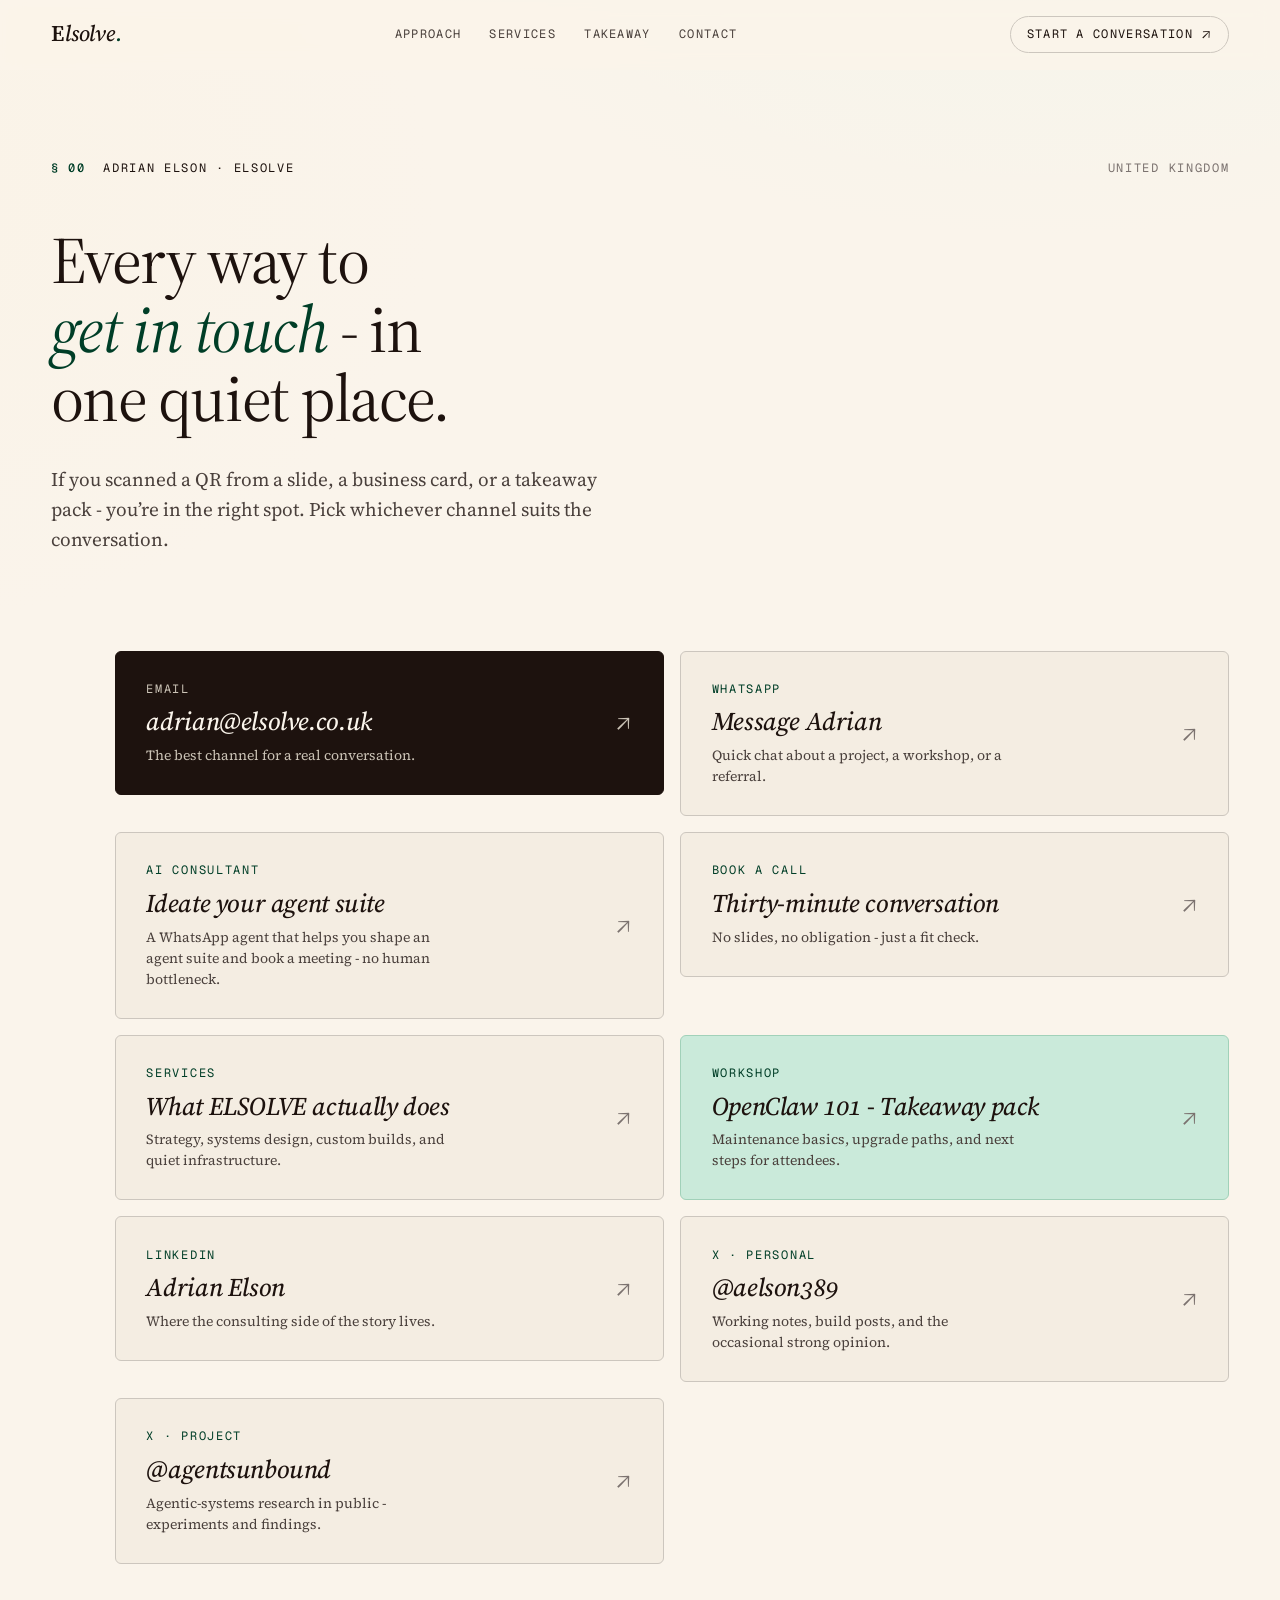
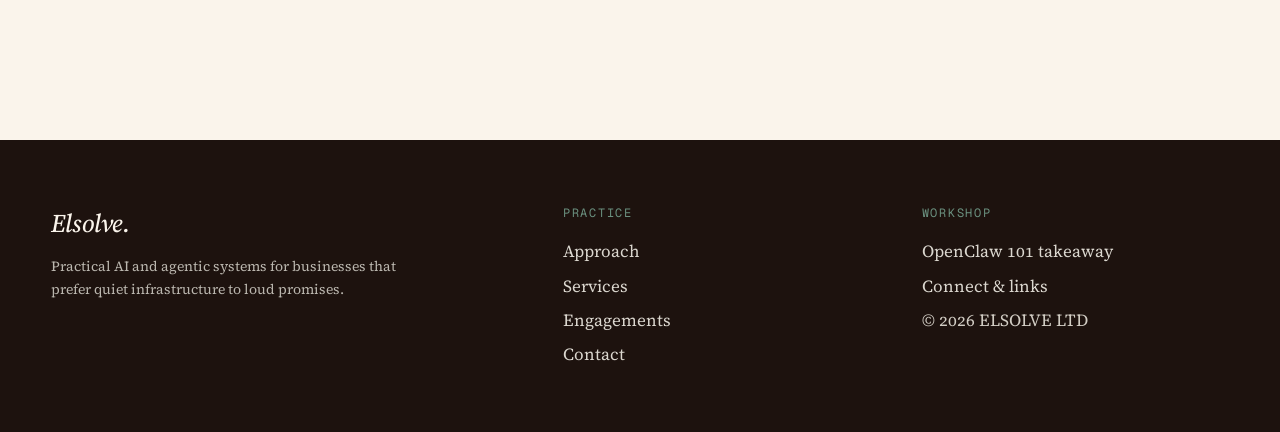
==== commit 81cb6eab: "Replace &mdash; HTML entities with hyphens across all pages Co-Authored-By: Claude Sonnet 4.6 <norep" ====
--- a/links/index.html
+++ b/links/index.html
@@ -3,16 +3,17 @@
 <head>
 <meta charset="utf-8">
 <meta name="viewport" content="width=device-width, initial-scale=1">
-<title>Connect — ELSOLVE · Adrian Elson</title>
-<meta name="description" content="All the ways to reach Adrian Elson and ELSOLVE — email, WhatsApp, LinkedIn, X, and the OpenClaw 101 workshop takeaway.">
+<title>Connect - ELSOLVE · Adrian Elson</title>
+<meta name="description" content="All the ways to reach Adrian Elson and ELSOLVE - email, WhatsApp, LinkedIn, X, and the OpenClaw 101 workshop takeaway.">
 <meta name="theme-color" content="#f3ecdd">
-<meta property="og:title" content="Connect — ELSOLVE · Adrian Elson">
+<meta property="og:title" content="Connect - ELSOLVE · Adrian Elson">
 <meta property="og:description" content="Email, WhatsApp, the AI consultant agent, LinkedIn, X, and the OpenClaw 101 workshop takeaway.">
 <meta property="og:type" content="website">
 <meta property="og:url" content="https://elsolve.co.uk/links">
 <meta property="og:image" content="/og.svg">
 <meta name="twitter:card" content="summary_large_image">
 <meta name="robots" content="index, follow">
+<link rel="canonical" href="https://elsolve.co.uk/links">
 <link rel="icon" type="image/svg+xml" href="/favicon.svg">
 <link rel="preconnect" href="https://fonts.googleapis.com">
 <link rel="preconnect" href="https://fonts.gstatic.com" crossorigin>
@@ -48,11 +49,11 @@
   </div>
   <h1 id="links-h" class="links-display">
     <span class="d-line">Every way to</span>
-    <span class="d-line"><em>get in touch</em> &mdash; in</span>
+    <span class="d-line"><em>get in touch</em> - in</span>
     <span class="d-line">one quiet&nbsp;place.</span>
   </h1>
   <p class="links-lede">
-    If you scanned a QR from a slide, a business card, or a takeaway pack &mdash; you&rsquo;re in
+    If you scanned a QR from a slide, a business card, or a takeaway pack - you&rsquo;re in
     the right spot. Pick whichever channel suits the conversation.
   </p>
 </section>
@@ -83,7 +84,7 @@
       <a class="link-tile" href="https://wa.me/447476998975" rel="noopener">
         <span class="tile-label">AI consultant</span>
         <span class="tile-title">Ideate your agent suite</span>
-        <span class="tile-note">A WhatsApp agent that helps you shape an agent suite and book a meeting &mdash; no human bottleneck.</span>
+        <span class="tile-note">A WhatsApp agent that helps you shape an agent suite and book a meeting - no human bottleneck.</span>
         <span class="tile-arrow" aria-hidden="true">&#8599;</span>
       </a>
     </li>
@@ -92,7 +93,7 @@
       <a class="link-tile" href="/#contact">
         <span class="tile-label">Book a call</span>
         <span class="tile-title">Thirty-minute conversation</span>
-        <span class="tile-note">No slides, no obligation &mdash; just a fit check.</span>
+        <span class="tile-note">No slides, no obligation - just a fit check.</span>
         <span class="tile-arrow" aria-hidden="true">&#8599;</span>
       </a>
     </li>
@@ -109,7 +110,7 @@
     <li>
       <a class="link-tile link-tile--accent" href="/takeaway">
         <span class="tile-label">Workshop</span>
-        <span class="tile-title">OpenClaw 101 &mdash; Takeaway pack</span>
+        <span class="tile-title">OpenClaw 101 - Takeaway pack</span>
         <span class="tile-note">Maintenance basics, upgrade paths, and next steps for attendees.</span>
         <span class="tile-arrow" aria-hidden="true">&#8599;</span>
       </a>
@@ -137,7 +138,7 @@
       <a class="link-tile" href="https://x.com/agentsunbound" rel="noopener">
         <span class="tile-label">X &middot; Project</span>
         <span class="tile-title">@agentsunbound</span>
-        <span class="tile-note">Agentic-systems research in public &mdash; experiments and findings.</span>
+        <span class="tile-note">Agentic-systems research in public - experiments and findings.</span>
         <span class="tile-arrow" aria-hidden="true">&#8599;</span>
       </a>
     </li>
--- a/styles.css
+++ b/styles.css
@@ -1,5 +1,5 @@
 /* ============================================================
-   ELSOLVE — Editorial consultancy site
+   ELSOLVE - Editorial consultancy site
    Typography: Source Serif 4 (display + body), Geist Mono (labels)
    Palette: warm paper, deep ink, verdigris accent (OKLCH)
    ============================================================ */
